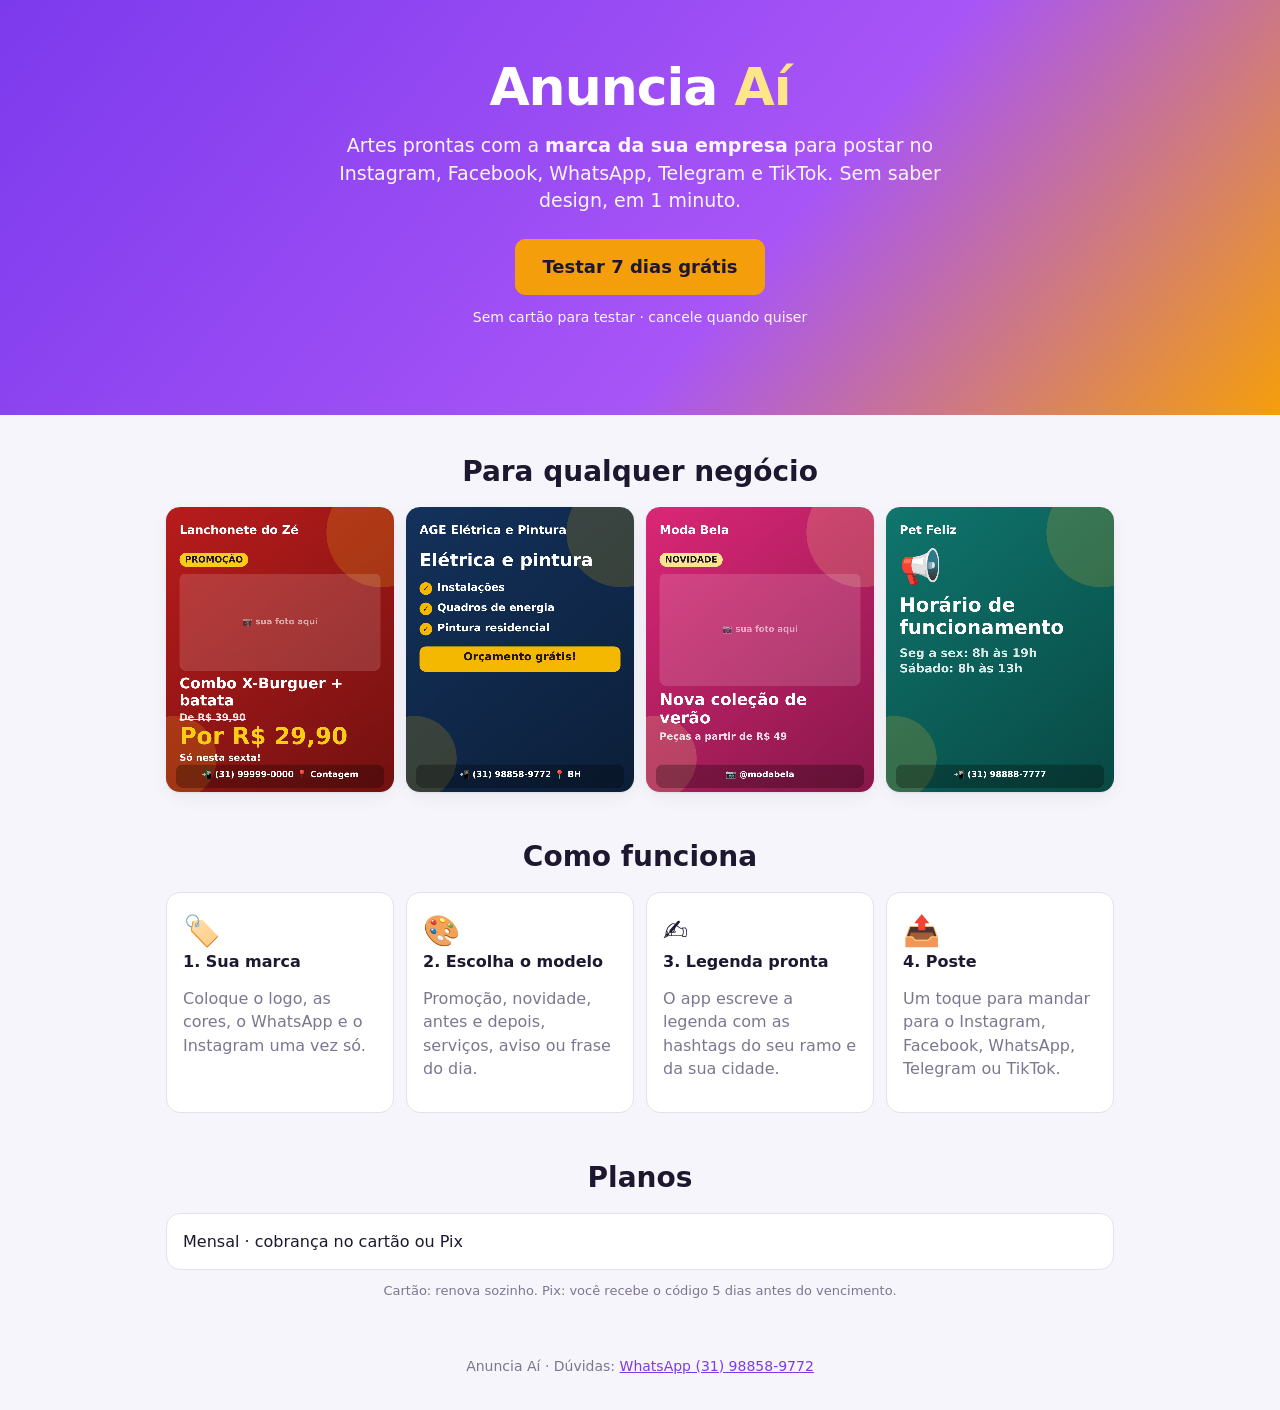
==== index.html @ 724c3248 "Anuncia Aí: app de artes para redes sociais com assinatura automática - Site de apresentação, app da" ====
<!doctype html>
<html lang="pt-BR">
<head>
<meta charset="utf-8">
<meta name="viewport" content="width=device-width, initial-scale=1, viewport-fit=cover">
<meta name="theme-color" content="#7c3aed">
<title>Anuncia Aí — divulgue o seu negócio nas redes</title>
<meta name="description" content="Crie artes de promoção, novidade e antes e depois com a marca da sua empresa e poste no Instagram, Facebook, WhatsApp e Telegram em 1 minuto.">
<link rel="icon" href="icone.svg" type="image/svg+xml">
<link rel="stylesheet" href="estilo.css">
<style>
  .hero { background: linear-gradient(130deg, #7c3aed, #a855f7 60%, #f59e0b); color: #fff; padding: 56px 20px 64px; text-align: center; }
  .hero h1 { font-size: clamp(30px, 6vw, 52px); font-weight: 900; letter-spacing: -1px; }
  .hero h1 span { color: #fde68a; }
  .hero p { font-size: 19px; max-width: 640px; margin: 14px auto 24px; opacity: .95; }
  .hero .botao { font-size: 18px; padding: 14px 26px; }
  .sec { max-width: 980px; margin: 0 auto; padding: 40px 16px 8px; }
  .sec h2 { font-size: 28px; text-align: center; margin-bottom: 18px; }
  .itens { display: grid; grid-template-columns: repeat(auto-fit, minmax(220px, 1fr)); gap: 12px; }
  .item { background: var(--sup); border: 1px solid var(--borda); border-radius: 14px; padding: 16px; }
  .item .ic { font-size: 30px; }
  .exemplos { display: grid; grid-template-columns: repeat(auto-fit, minmax(200px, 1fr)); gap: 12px; }
  .exemplos canvas { width: 100%; border-radius: 14px; box-shadow: var(--sombra); }
  .rodape { text-align: center; padding: 34px 16px; color: var(--mudo); font-size: 14px; }
</style>
</head>
<body>
<header class="hero">
  <h1>Anuncia <span>Aí</span></h1>
  <p>Artes prontas com a <b>marca da sua empresa</b> para postar no Instagram, Facebook, WhatsApp, Telegram e TikTok. Sem saber design, em 1 minuto.</p>
  <a class="botao dest" href="app.html">Testar 7 dias grátis</a>
  <p style="font-size:14px;margin-top:12px">Sem cartão para testar · cancele quando quiser</p>
</header>
<section class="sec"><h2>Para qualquer negócio</h2><div class="exemplos" id="exemplos"></div></section>
<section class="sec"><h2>Como funciona</h2><div class="itens">
  <div class="item"><div class="ic">🏷️</div><h3>1. Sua marca</h3><p class="mudo">Coloque o logo, as cores, o WhatsApp e o Instagram uma vez só.</p></div>
  <div class="item"><div class="ic">🎨</div><h3>2. Escolha o modelo</h3><p class="mudo">Promoção, novidade, antes e depois, serviços, aviso ou frase do dia.</p></div>
  <div class="item"><div class="ic">✍️</div><h3>3. Legenda pronta</h3><p class="mudo">O app escreve a legenda com as hashtags do seu ramo e da sua cidade.</p></div>
  <div class="item"><div class="ic">📤</div><h3>4. Poste</h3><p class="mudo">Um toque para mandar para o Instagram, Facebook, WhatsApp, Telegram ou TikTok.</p></div>
</div></section>
<section class="sec"><h2>Planos</h2><div class="planos" id="planos"><div class="item">Mensal · cobrança no cartão ou Pix</div></div>
  <p class="mudo peq" style="text-align:center;margin-top:12px">Cartão: renova sozinho. Pix: você recebe o código 5 dias antes do vencimento.</p></section>
<footer class="rodape" id="rodape">Anuncia Aí</footer>
<script src="config.js"></script>
<script src="comum.js"></script>
<script src="artes.js"></script>
<script>
(function () {
  var A = window.AN, R = window.AN_ARTES;
  var ex = [
    { modelo: "promocao", campos: { titulo: "Combo X-Burguer + batata", de: "39,90", por: "29,90", detalhe: "Só nesta sexta!" }, empresa: { nome: "Lanchonete do Zé", cor1: "#b91c1c", cor2: "#facc15", whatsapp: "(31) 99999-0000", cidade: "Contagem" } },
    { modelo: "servico", campos: { titulo: "Elétrica e pintura", itens: "Instalações\nQuadros de energia\nPintura residencial", detalhe: "Orçamento grátis!" }, empresa: { nome: "AGE Elétrica e Pintura", cor1: "#14325c", cor2: "#f5b800", whatsapp: "(31) 98858-9772", cidade: "BH" } },
    { modelo: "novidade", campos: { titulo: "Nova coleção de verão", texto: "Peças a partir de R$ 49" }, empresa: { nome: "Moda Bela", cor1: "#db2777", cor2: "#fde68a", instagram: "@modabela" } },
    { modelo: "aviso", campos: { titulo: "Horário de funcionamento", texto: "Seg a sex: 8h às 19h\nSábado: 8h às 13h" }, empresa: { nome: "Pet Feliz", cor1: "#0f766e", cor2: "#fbbf24", whatsapp: "(31) 98888-7777" } }
  ];
  var box = document.getElementById("exemplos");
  ex.forEach(function (d) { var cv = document.createElement("canvas"); R.desenhar(cv, Object.assign({ formato: "post", fotos: [] }, d)); box.appendChild(cv); });
  if (A.CFG.SUPORTE_WHATSAPP) document.getElementById("rodape").innerHTML = 'Anuncia Aí · Dúvidas: <a target="_blank" rel="noopener" href="' + A.esc(A.linkZap(A.CFG.SUPORTE_WHATSAPP, "Olá! Quero saber mais do Anuncia Aí.")) + '">WhatsApp ' + A.esc(A.CFG.SUPORTE_WHATSAPP) + "</a>";
  if (A.configurado()) {
    fetch(A.CFG.SUPABASE_URL + "/rest/v1/planos?select=*&ativo=eq.true&order=ordem", { headers: { apikey: A.CFG.SUPABASE_ANON_KEY, Authorization: "Bearer " + A.CFG.SUPABASE_ANON_KEY } })
      .then(function (r) { return r.json(); }).then(function (ps) {
        if (!Array.isArray(ps) || !ps.length) return;
        document.getElementById("planos").innerHTML = ps.map(function (p) {
          return '<div class="plano"><div class="forte">' + A.esc(p.nome) + '</div><div class="preco">' + A.dinheiro(p.preco) + '</div><div class="mudo peq">' +
            (p.meses === 1 ? "por mês" : "a cada " + p.meses + " meses (" + A.dinheiro(p.preco / p.meses) + "/mês)") + '</div><div class="acoes"><a class="botao prim" href="app.html">Começar grátis</a></div></div>';
        }).join("");
      }).catch(function () {});
  }
})();
</script>
</body>
</html>
---- estilo.css ----
:root {
  --prim: #7c3aed; --prim2: #6d28d9; --prim-t: #fff; --dest: #f59e0b;
  --fundo: #f6f5fb; --sup: #ffffff; --sup2: #f1eff9; --borda: #e3e0ef; --texto: #1d1830; --texto2: #514a66; --mudo: #7d7690;
  --bom: #15803d; --bom-f: #dcfce7; --atencao: #b45309; --atencao-f: #fef3c7; --critico: #b91c1c; --critico-f: #fee2e2;
  --sombra: 0 1px 2px rgba(20, 10, 50, .06), 0 6px 18px rgba(20, 10, 50, .05);
  color-scheme: light;
}
@media (prefers-color-scheme: dark) {
  :root:not([data-theme="light"]) {
    --fundo: #120f1c; --sup: #1b1729; --sup2: #241f36; --borda: #322b48; --texto: #ece9f6; --texto2: #b9b2cf; --mudo: #8a83a3;
    --bom-f: #12321f; --atencao-f: #3a2a0c; --critico-f: #3b1515; color-scheme: dark;
  }
}
* { box-sizing: border-box; }
html, body { margin: 0; background: var(--fundo); color: var(--texto); font: 16px/1.45 system-ui, -apple-system, "Segoe UI", Roboto, Arial, sans-serif; }
a { color: var(--prim); }
h1, h2, h3 { margin: 0; line-height: 1.2; }
h2 { font-size: 20px; } h3 { font-size: 16px; }
.oculto { display: none !important; }
main { max-width: 980px; margin: 0 auto; padding: 16px; }
.topo { background: linear-gradient(120deg, var(--prim), #a855f7); color: #fff; padding: 10px 16px; display: flex; align-items: center; gap: 10px; position: sticky; top: 0; z-index: 5; }
.topo .marca { font-weight: 900; font-size: 19px; letter-spacing: -.3px; }
.topo .marca span { color: #fde68a; }
.topo .dir { margin-left: auto; display: flex; gap: 6px; }
.topo button { background: rgba(255, 255, 255, .16); color: #fff; border: 0; }
.abas { display: flex; gap: 6px; overflow-x: auto; padding: 10px 16px; background: var(--sup); border-bottom: 1px solid var(--borda); }
.abas a { flex: none; padding: 8px 14px; border-radius: 999px; text-decoration: none; color: var(--texto2); font-weight: 700; font-size: 14px; }
.abas a.ativa { background: var(--prim); color: #fff; }
.cartao { background: var(--sup); border: 1px solid var(--borda); border-radius: 14px; padding: 16px; margin-bottom: 14px; box-shadow: var(--sombra); }
.linha { display: flex; align-items: center; gap: 8px; flex-wrap: wrap; }
.linha .dir { margin-left: auto; }
.duas { display: grid; grid-template-columns: 1fr 1fr; gap: 12px; }
@media (max-width: 640px) { .duas { grid-template-columns: 1fr; } }
.grade { display: grid; gap: 10px; grid-template-columns: repeat(auto-fill, minmax(150px, 1fr)); margin-bottom: 14px; }
.ladrilho { background: var(--sup); border: 1px solid var(--borda); border-radius: 14px; padding: 12px; box-shadow: var(--sombra); }
.ladrilho .r { font-size: 11px; font-weight: 800; text-transform: uppercase; letter-spacing: .5px; color: var(--texto2); }
.ladrilho .v { font-size: 26px; font-weight: 900; }
.ladrilho .d { font-size: 12px; color: var(--mudo); }
label { display: block; font-weight: 700; font-size: 13px; color: var(--texto2); margin: 12px 0 4px; }
input, select, textarea { width: 100%; font: inherit; color: var(--texto); background: var(--sup); border: 1px solid var(--borda); border-radius: 10px; padding: 10px 12px; }
input[type=color] { padding: 2px; height: 44px; }
input[type=checkbox], input[type=radio] { width: auto; margin-right: 8px; }
textarea { resize: vertical; }
button, .botao { display: inline-flex; align-items: center; justify-content: center; gap: 6px; font: inherit; font-weight: 700; border-radius: 10px; padding: 10px 16px;
  border: 1px solid var(--borda); background: var(--sup2); color: var(--texto); cursor: pointer; text-decoration: none; min-height: 44px; }
button:disabled { opacity: .6; cursor: default; }
button.prim, .botao.prim { background: var(--prim); color: #fff; border-color: var(--prim); }
button.dest, .botao.dest { background: var(--dest); color: #1d1830; border-color: var(--dest); }
button.bom, .botao.bom { background: var(--bom); color: #fff; border-color: var(--bom); }
button.perigo { background: var(--critico); color: #fff; border-color: var(--critico); }
button.zap, .botao.zap { background: #16a34a; color: #fff; border-color: #16a34a; }
button.texto { background: none; border: 0; color: var(--prim); padding: 6px; min-height: 0; }
button.peq, .botao.peq { padding: 6px 10px; min-height: 36px; font-size: 14px; }
.acoes { display: flex; gap: 8px; flex-wrap: wrap; margin-top: 14px; }
.acoes > * { flex: 1 1 auto; }
.marca-linha { display: flex; align-items: center; font-weight: 600; color: var(--texto); font-size: 15px; margin: 12px 0 0; }
.selo { display: inline-flex; align-items: center; gap: 4px; padding: 2px 10px; border-radius: 999px; font-size: 12px; font-weight: 800; background: var(--sup2); color: var(--texto2); }
.selo.bom { background: var(--bom-f); color: var(--bom); } .selo.atencao { background: var(--atencao-f); color: var(--atencao); } .selo.critico { background: var(--critico-f); color: var(--critico); }
.aviso { border-radius: 12px; padding: 10px 12px; margin: 10px 0; font-size: 14px; background: var(--atencao-f); }
.aviso.erro { background: var(--critico-f); } .aviso.ok { background: var(--bom-f); }
.mudo { color: var(--mudo); } .peq { font-size: 13px; } .forte { font-weight: 800; }
.vazio { text-align: center; color: var(--mudo); padding: 26px 10px; }
.tabela { overflow-x: auto; } table { width: 100%; border-collapse: collapse; font-size: 14px; }
th, td { text-align: left; padding: 8px; border-bottom: 1px solid var(--borda); white-space: nowrap; } th { font-size: 12px; color: var(--texto2); text-transform: uppercase; }
tr.clic { cursor: pointer; } tr.clic:hover { background: var(--sup2); }
.fundo-modal { position: fixed; inset: 0; background: rgba(10, 6, 25, .55); z-index: 50; display: flex; align-items: flex-start; justify-content: center; padding: 16px; overflow-y: auto; }
.modal { background: var(--sup); border-radius: 16px; width: 100%; max-width: 620px; padding: 16px; margin: auto 0; }
.modal.larga { max-width: 900px; }
.modal .cab { display: flex; align-items: center; gap: 8px; margin-bottom: 8px; } .modal .cab h2 { margin-right: auto; }
.modal .fechar { background: none; border: 0; font-size: 22px; min-height: 0; padding: 4px 10px; }
#avisos { position: fixed; left: 50%; bottom: 18px; transform: translateX(-50%); z-index: 80; display: flex; flex-direction: column; gap: 8px; width: min(92vw, 460px); }
.toast { background: #1d1830; color: #fff; border-radius: 12px; padding: 12px 14px; font-weight: 700; box-shadow: 0 8px 24px rgba(0, 0, 0, .25); }
.toast.ok { background: var(--bom); } .toast.erro { background: var(--critico); }
.carregando { display: inline-block; width: 16px; height: 16px; border: 2px solid currentColor; border-right-color: transparent; border-radius: 50%; animation: gira .7s linear infinite; }
@keyframes gira { to { transform: rotate(360deg); } }
.entrada { max-width: 400px; margin: 7vh auto; padding: 0 16px; }
.logo-g { font-weight: 900; font-size: 34px; text-align: center; color: var(--prim); letter-spacing: -1px; } .logo-g span { color: var(--dest); }
.modelos { display: grid; grid-template-columns: repeat(auto-fill, minmax(140px, 1fr)); gap: 8px; }
.modelos button { flex-direction: column; min-height: 76px; font-size: 14px; } .modelos button .ic { font-size: 24px; }
.modelos button.ativo { outline: 3px solid var(--prim); background: var(--sup); }
.editor { display: grid; grid-template-columns: minmax(0, 1fr) minmax(0, 1fr); gap: 16px; align-items: start; }
@media (max-width: 760px) { .editor { grid-template-columns: 1fr; } }
.previa canvas { width: 100%; height: auto; border-radius: 12px; display: block; box-shadow: var(--sombra); background: #ddd; }
.pix-qr { width: 230px; max-width: 70vw; display: block; margin: 8px auto; background: #fff; padding: 8px; border-radius: 10px; }
.copia { font-family: monospace; font-size: 12px; word-break: break-all; background: var(--sup2); padding: 10px; border-radius: 10px; }
.planos { display: grid; grid-template-columns: repeat(auto-fit, minmax(220px, 1fr)); gap: 12px; }
.plano { border: 2px solid var(--borda); border-radius: 14px; padding: 14px; cursor: pointer; background: var(--sup); }
.plano.escolhido { border-color: var(--prim); }
.plano .preco { font-size: 28px; font-weight: 900; }
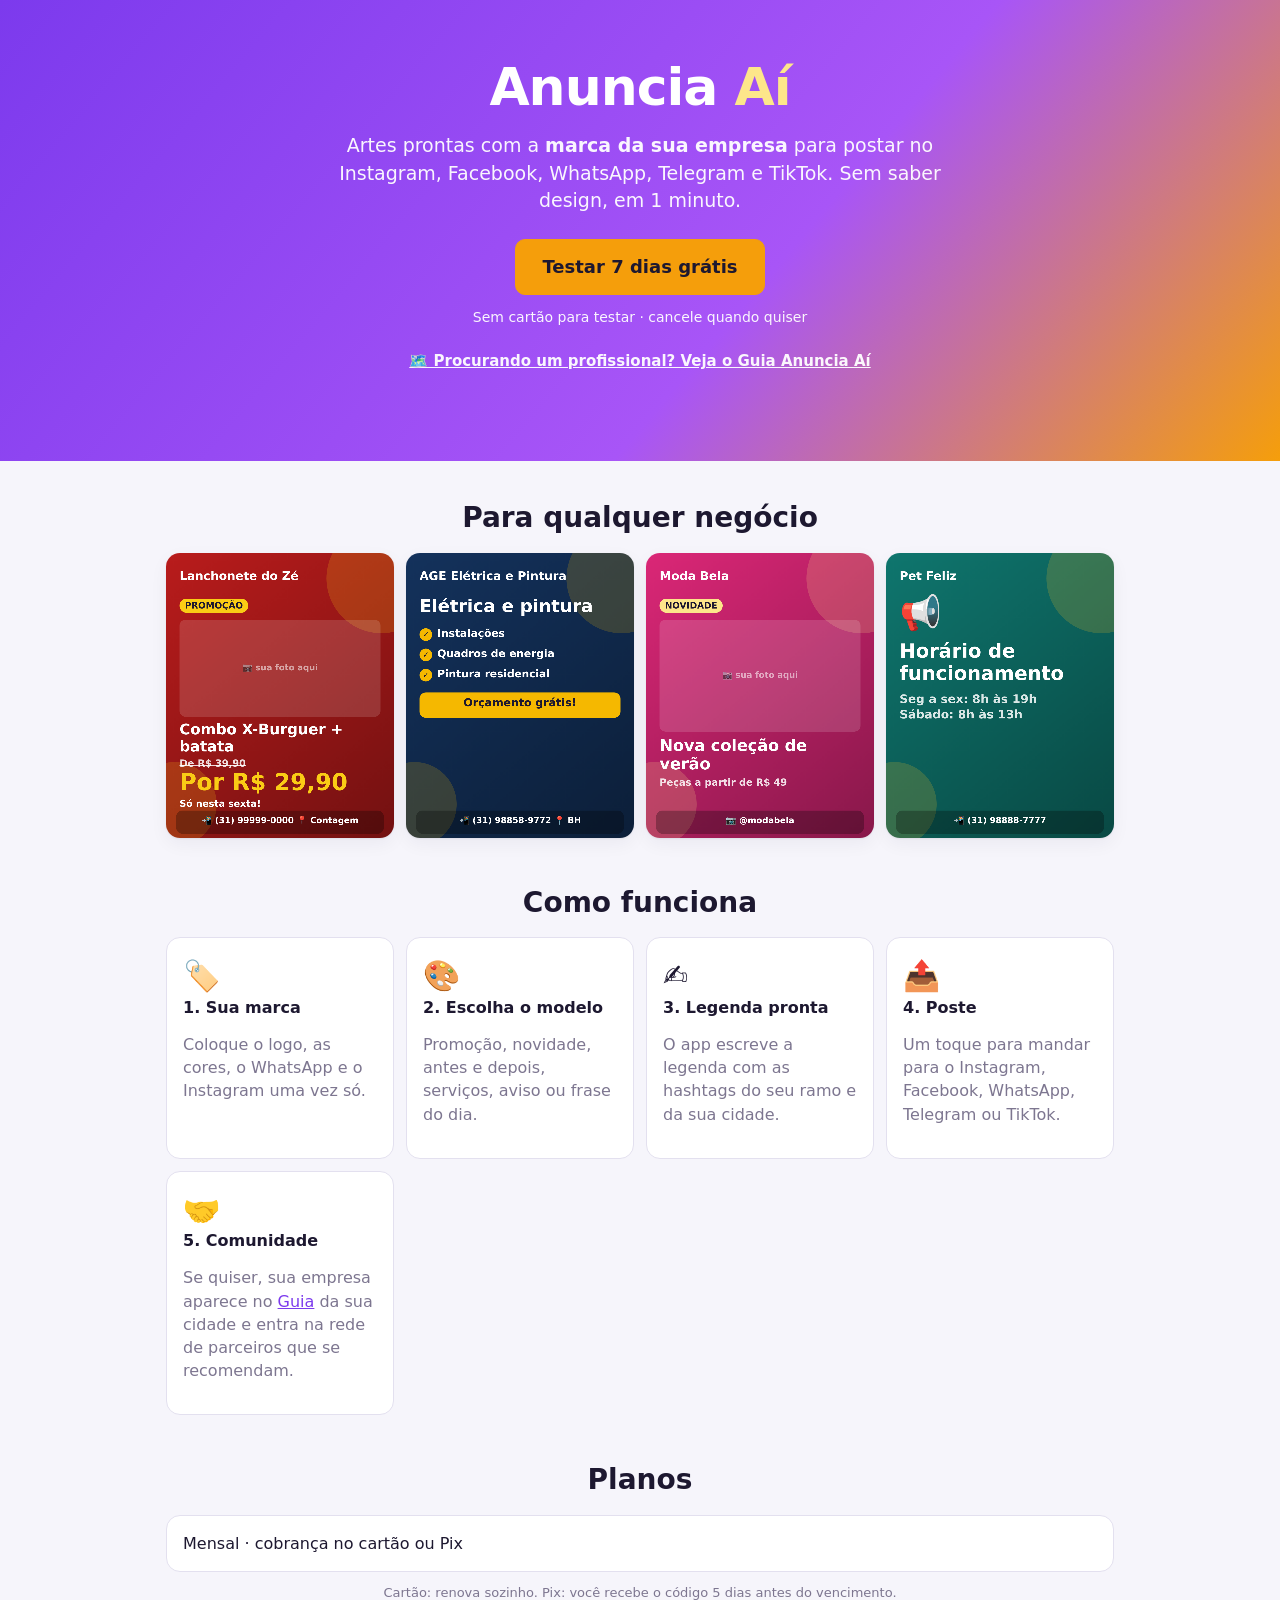
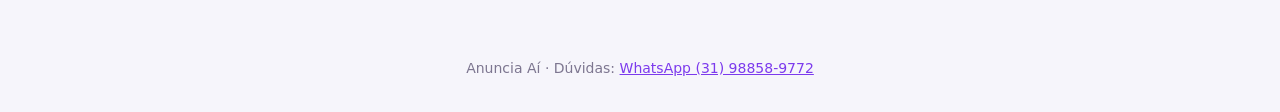
==== commit 49c6f99c: "Comunidade: vitrine pública opcional, guia por cidade e rede de parceiros - Aba 🤝 Comunidade: a empr" ====
--- a/index.html
+++ b/index.html
@@ -30,6 +30,7 @@
   <p>Artes prontas com a <b>marca da sua empresa</b> para postar no Instagram, Facebook, WhatsApp, Telegram e TikTok. Sem saber design, em 1 minuto.</p>
   <a class="botao dest" href="app.html">Testar 7 dias grátis</a>
   <p style="font-size:14px;margin-top:12px">Sem cartão para testar · cancele quando quiser</p>
+  <p style="font-size:15px;margin-top:6px"><a href="guia.html" style="color:#fff;font-weight:700">🗺️ Procurando um profissional? Veja o Guia Anuncia Aí</a></p>
 </header>
 <section class="sec"><h2>Para qualquer negócio</h2><div class="exemplos" id="exemplos"></div></section>
 <section class="sec"><h2>Como funciona</h2><div class="itens">
@@ -37,6 +38,7 @@
   <div class="item"><div class="ic">🎨</div><h3>2. Escolha o modelo</h3><p class="mudo">Promoção, novidade, antes e depois, serviços, aviso ou frase do dia.</p></div>
   <div class="item"><div class="ic">✍️</div><h3>3. Legenda pronta</h3><p class="mudo">O app escreve a legenda com as hashtags do seu ramo e da sua cidade.</p></div>
   <div class="item"><div class="ic">📤</div><h3>4. Poste</h3><p class="mudo">Um toque para mandar para o Instagram, Facebook, WhatsApp, Telegram ou TikTok.</p></div>
+  <div class="item"><div class="ic">🤝</div><h3>5. Comunidade</h3><p class="mudo">Se quiser, sua empresa aparece no <a href="guia.html">Guia</a> da sua cidade e entra na rede de parceiros que se recomendam.</p></div>
 </div></section>
 <section class="sec"><h2>Planos</h2><div class="planos" id="planos"><div class="item">Mensal · cobrança no cartão ou Pix</div></div>
   <p class="mudo peq" style="text-align:center;margin-top:12px">Cartão: renova sozinho. Pix: você recebe o código 5 dias antes do vencimento.</p></section>
--- a/estilo.css
+++ b/estilo.css
@@ -87,3 +87,26 @@
 .plano { border: 2px solid var(--borda); border-radius: 14px; padding: 14px; cursor: pointer; background: var(--sup); }
 .plano.escolhido { border-color: var(--prim); }
 .plano .preco { font-size: 28px; font-weight: 900; }
+
+/* ---------- 🤝 Comunidade: vitrine pública, guia e rede ---------- */
+.vit-topo { background: linear-gradient(130deg, #7c3aed, #a855f7 60%, #f59e0b); color: #fff; text-align: center; padding: 34px 16px 30px; }
+.vit-topo h1 { font-size: clamp(26px, 5vw, 40px); font-weight: 900; letter-spacing: -.5px; }
+.vit-topo p { margin: 8px auto 0; max-width: 640px; opacity: .95; }
+.vit-topo .vit-rec { font-weight: 700; }
+.vit-topo .botao { background: rgba(255, 255, 255, .16); color: #fff; border-color: rgba(255, 255, 255, .35); }
+.vit-topo .botao.zap { background: #16a34a; border-color: #16a34a; }
+.vit-logo { width: 96px; height: 96px; object-fit: contain; background: #fff; border-radius: 20px; padding: 6px; margin-bottom: 10px; box-shadow: 0 4px 14px rgba(0, 0, 0, .2); }
+.artes-grade { display: grid; grid-template-columns: repeat(auto-fill, minmax(150px, 1fr)); gap: 10px; }
+.arte-mini { padding: 0; border: 1px solid var(--borda); border-radius: 12px; overflow: hidden; background: var(--sup); min-height: 0; position: relative; }
+.arte-mini img { width: 100%; display: block; aspect-ratio: 1; object-fit: cover; }
+.arte-mini .tirar { position: absolute; top: 6px; right: 6px; background: rgba(0, 0, 0, .6); color: #fff; border: 0; border-radius: 999px; min-height: 0; padding: 4px 8px; font-size: 13px; }
+.emp-grade { display: grid; grid-template-columns: repeat(auto-fill, minmax(240px, 1fr)); gap: 12px; }
+.emp-cartao { background: var(--sup); border: 1px solid var(--borda); border-radius: 14px; overflow: hidden; box-shadow: var(--sombra); display: flex; flex-direction: column; }
+.emp-img { display: flex; align-items: center; justify-content: center; aspect-ratio: 16 / 9; overflow: hidden; text-decoration: none; }
+.emp-img img { width: 100%; height: 100%; object-fit: cover; }
+.emp-img img.so-logo { width: auto; height: 70%; object-fit: contain; background: #fff; border-radius: 14px; padding: 6px; }
+.emp-ini { color: #fff; font-size: 44px; font-weight: 900; }
+.emp-txt { padding: 12px; display: flex; flex-direction: column; gap: 4px; flex: 1; }
+.emp-txt > a.forte { color: var(--texto); text-decoration: none; font-size: 17px; }
+.filtros-guia { display: grid; grid-template-columns: 1fr 1fr 2fr; gap: 8px; }
+@media (max-width: 640px) { .filtros-guia { grid-template-columns: 1fr; } }
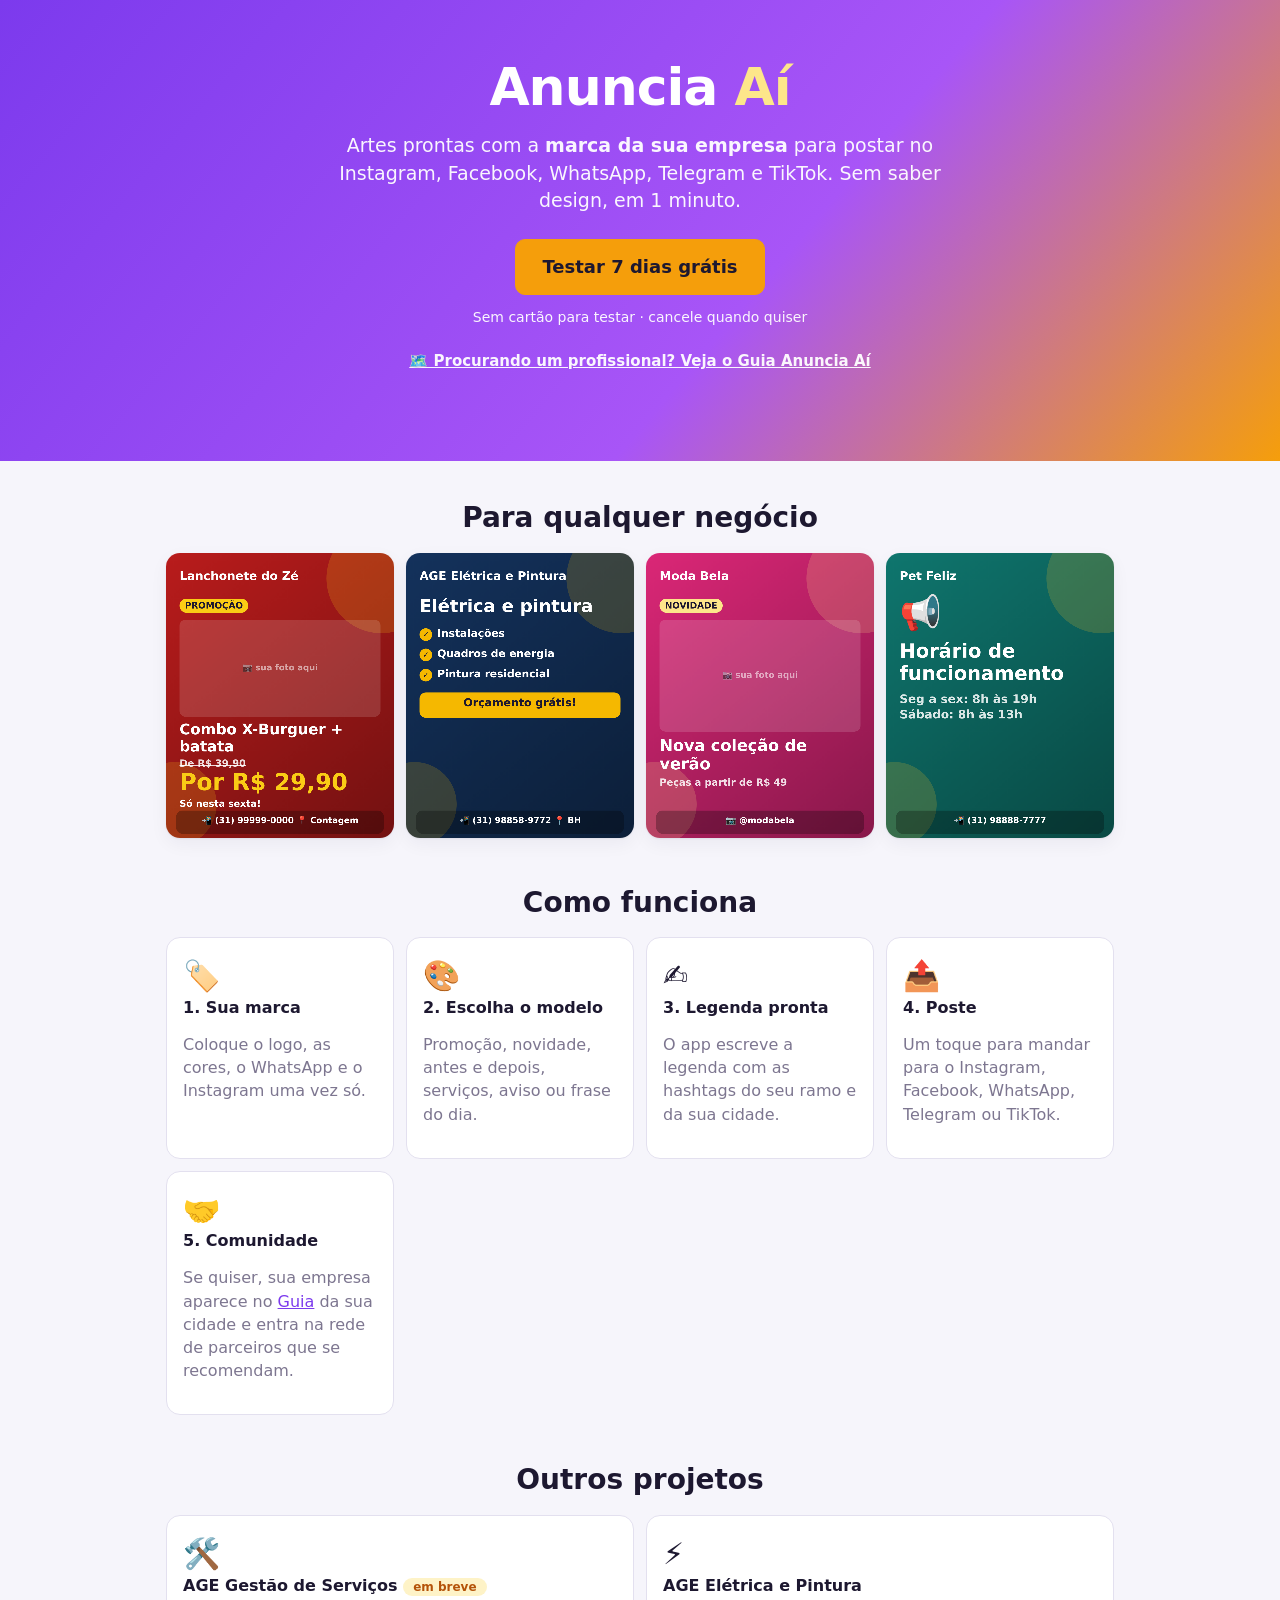
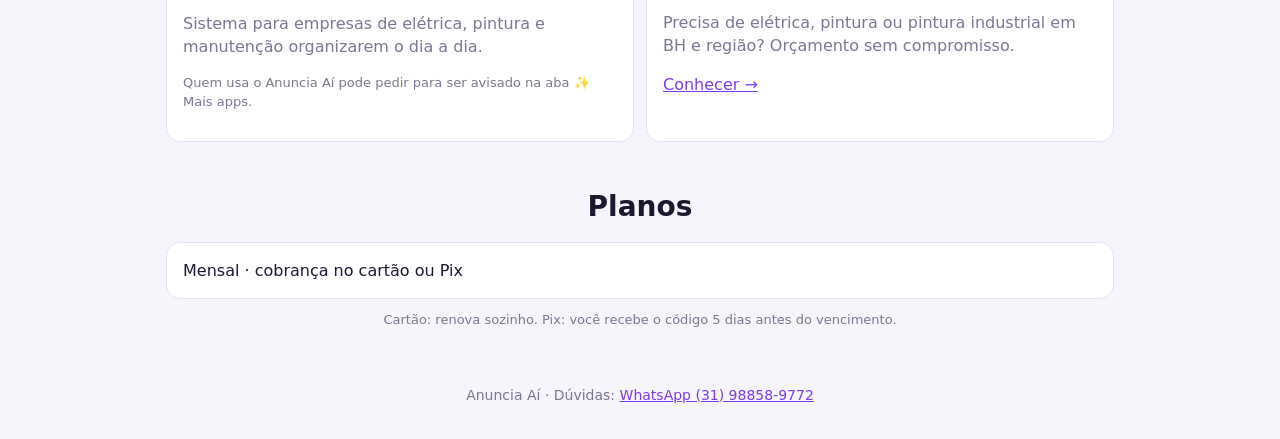
==== commit db9a01b1: "Mais apps: os outros projetos dentro do Anuncia Aí, com lista de espera - Aba ✨ Mais apps: cada proj" ====
--- a/index.html
+++ b/index.html
@@ -40,6 +40,7 @@
   <div class="item"><div class="ic">📤</div><h3>4. Poste</h3><p class="mudo">Um toque para mandar para o Instagram, Facebook, WhatsApp, Telegram ou TikTok.</p></div>
   <div class="item"><div class="ic">🤝</div><h3>5. Comunidade</h3><p class="mudo">Se quiser, sua empresa aparece no <a href="guia.html">Guia</a> da sua cidade e entra na rede de parceiros que se recomendam.</p></div>
 </div></section>
+<section class="sec" id="outros-sec"><h2>Outros projetos</h2><div class="itens" id="outros"></div></section>
 <section class="sec"><h2>Planos</h2><div class="planos" id="planos"><div class="item">Mensal · cobrança no cartão ou Pix</div></div>
   <p class="mudo peq" style="text-align:center;margin-top:12px">Cartão: renova sozinho. Pix: você recebe o código 5 dias antes do vencimento.</p></section>
 <footer class="rodape" id="rodape">Anuncia Aí</footer>
@@ -57,6 +58,12 @@
   ];
   var box = document.getElementById("exemplos");
   ex.forEach(function (d) { var cv = document.createElement("canvas"); R.desenhar(cv, Object.assign({ formato: "post", fotos: [] }, d)); box.appendChild(cv); });
+  var outros = A.CFG.OUTROS_PROJETOS || [];
+  if (!outros.length) document.getElementById("outros-sec").remove();
+  else document.getElementById("outros").innerHTML = outros.map(function (p) {
+    return '<div class="item"><div class="ic">' + A.esc(p.ic || "✨") + "</div><h3>" + A.esc(p.nome) + (p.em_breve ? ' <span class="selo atencao">em breve</span>' : "") + '</h3><p class="mudo">' + A.esc(p.desc || "") + "</p>" +
+      (p.link ? '<p><a target="_blank" rel="noopener" href="' + A.esc(p.link) + '">' + A.esc(p.link_nome || "Conhecer") + " →</a></p>" : p.em_breve ? '<p class="peq mudo">Quem usa o Anuncia Aí pode pedir para ser avisado na aba ✨ Mais apps.</p>' : "") + "</div>";
+  }).join("");
   if (A.CFG.SUPORTE_WHATSAPP) document.getElementById("rodape").innerHTML = 'Anuncia Aí · Dúvidas: <a target="_blank" rel="noopener" href="' + A.esc(A.linkZap(A.CFG.SUPORTE_WHATSAPP, "Olá! Quero saber mais do Anuncia Aí.")) + '">WhatsApp ' + A.esc(A.CFG.SUPORTE_WHATSAPP) + "</a>";
   if (A.configurado()) {
     fetch(A.CFG.SUPABASE_URL + "/rest/v1/planos?select=*&ativo=eq.true&order=ordem", { headers: { apikey: A.CFG.SUPABASE_ANON_KEY, Authorization: "Bearer " + A.CFG.SUPABASE_ANON_KEY } })
--- a/estilo.css
+++ b/estilo.css
@@ -110,3 +110,5 @@
 .emp-txt > a.forte { color: var(--texto); text-decoration: none; font-size: 17px; }
 .filtros-guia { display: grid; grid-template-columns: 1fr 1fr 2fr; gap: 8px; }
 @media (max-width: 640px) { .filtros-guia { grid-template-columns: 1fr; } }
+.mapa { height: 240px; border-radius: 12px; overflow: hidden; border: 1px solid var(--borda); z-index: 0; }
+.mapa.grande { height: 62vh; min-height: 360px; margin-bottom: 14px; }
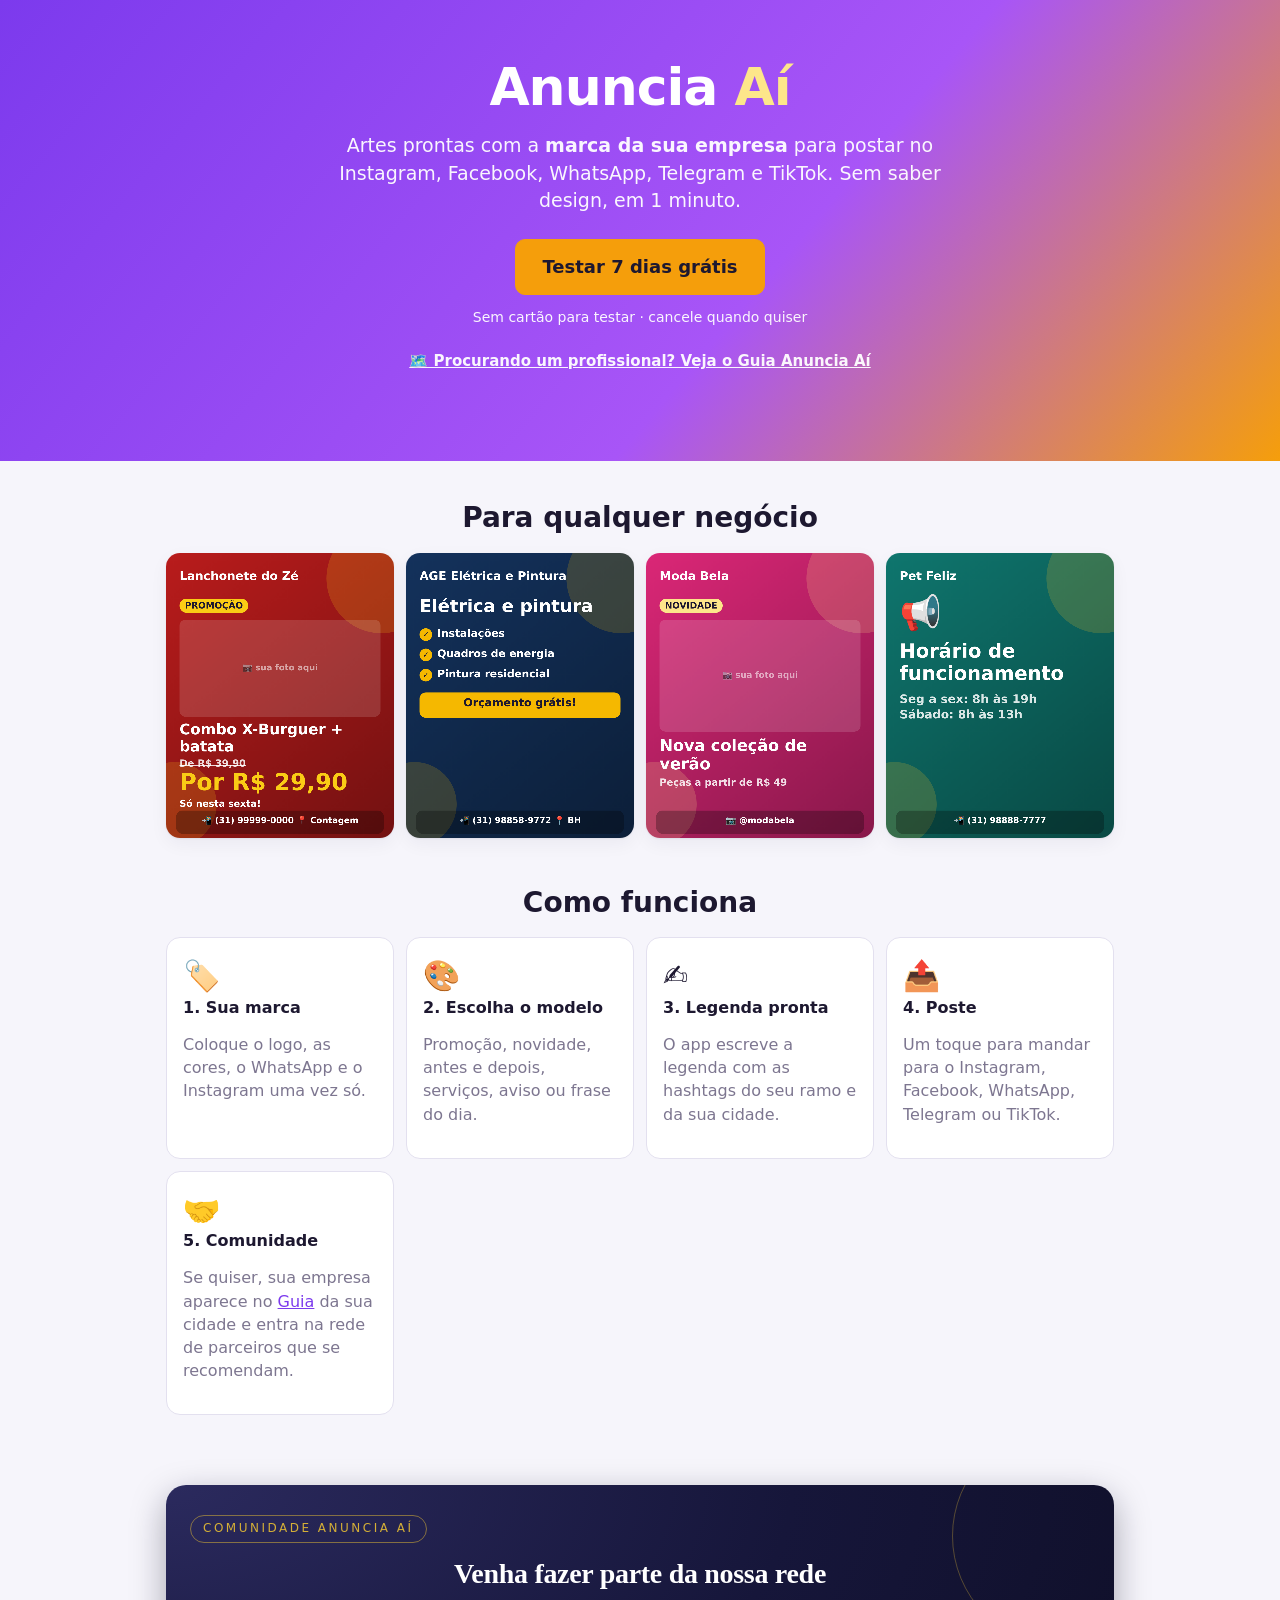
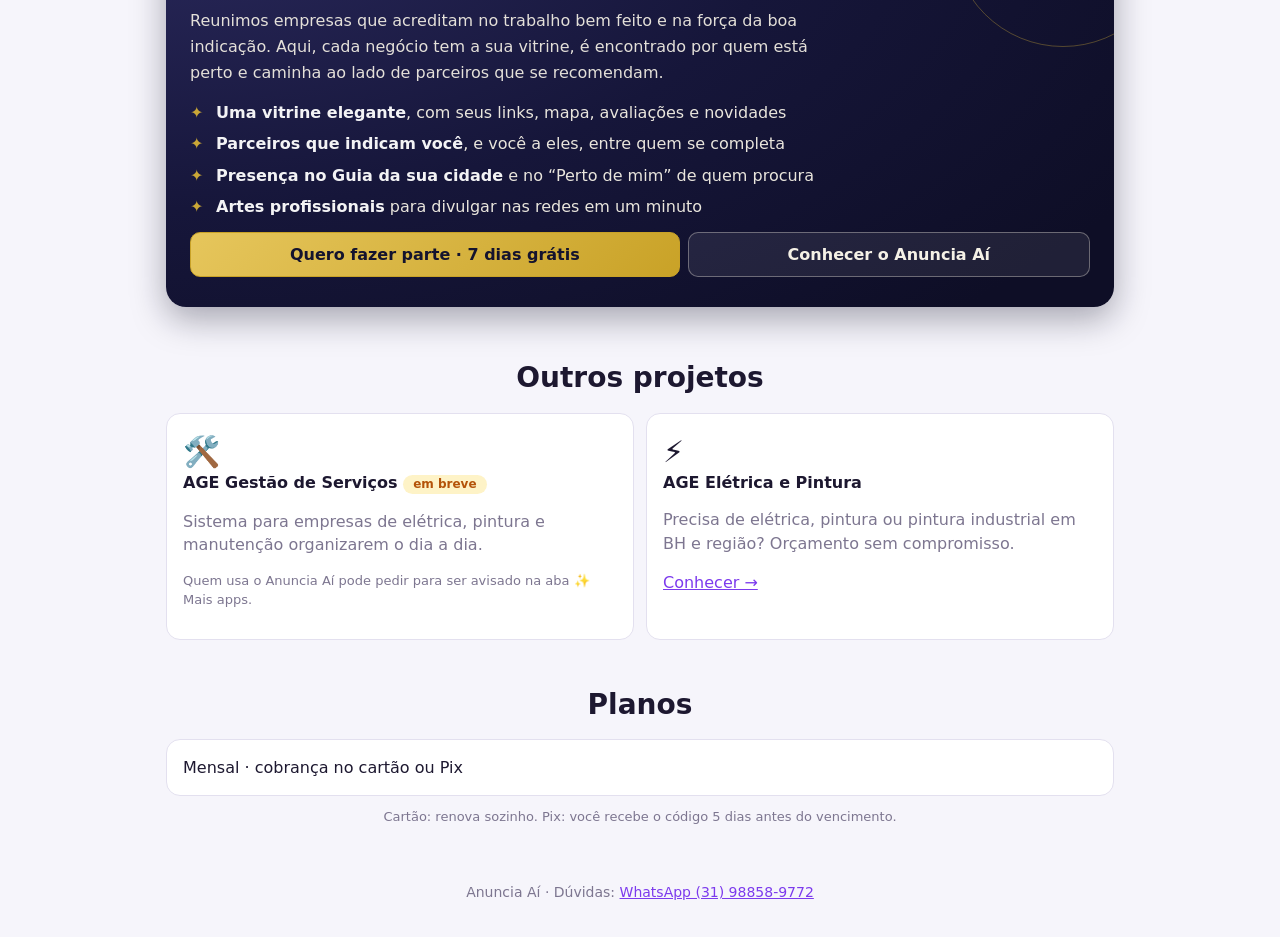
==== commit 6ed1375d: "Mapa abre a rota e convite "Venha fazer parte da nossa rede" - Tocar no mapa da vitrine (ou no marca" ====
--- a/index.html
+++ b/index.html
@@ -40,6 +40,7 @@
   <div class="item"><div class="ic">📤</div><h3>4. Poste</h3><p class="mudo">Um toque para mandar para o Instagram, Facebook, WhatsApp, Telegram ou TikTok.</p></div>
   <div class="item"><div class="ic">🤝</div><h3>5. Comunidade</h3><p class="mudo">Se quiser, sua empresa aparece no <a href="guia.html">Guia</a> da sua cidade e entra na rede de parceiros que se recomendam.</p></div>
 </div></section>
+<div class="sec" id="convite-sec"></div>
 <section class="sec" id="outros-sec"><h2>Outros projetos</h2><div class="itens" id="outros"></div></section>
 <section class="sec"><h2>Planos</h2><div class="planos" id="planos"><div class="item">Mensal · cobrança no cartão ou Pix</div></div>
   <p class="mudo peq" style="text-align:center;margin-top:12px">Cartão: renova sozinho. Pix: você recebe o código 5 dias antes do vencimento.</p></section>
@@ -47,6 +48,7 @@
 <script src="config.js"></script>
 <script src="comum.js"></script>
 <script src="artes.js"></script>
+<script src="publico.js"></script>
 <script>
 (function () {
   var A = window.AN, R = window.AN_ARTES;
@@ -58,6 +60,7 @@
   ];
   var box = document.getElementById("exemplos");
   ex.forEach(function (d) { var cv = document.createElement("canvas"); R.desenhar(cv, Object.assign({ formato: "post", fotos: [] }, d)); box.appendChild(cv); });
+  if (window.AN_PUB) document.getElementById("convite-sec").innerHTML = window.AN_PUB.htmlConvite();
   var outros = A.CFG.OUTROS_PROJETOS || [];
   if (!outros.length) document.getElementById("outros-sec").remove();
   else document.getElementById("outros").innerHTML = outros.map(function (p) {
--- a/estilo.css
+++ b/estilo.css
@@ -55,6 +55,8 @@
 .acoes > * { flex: 1 1 auto; }
 .marca-linha { display: flex; align-items: center; font-weight: 600; color: var(--texto); font-size: 15px; margin: 12px 0 0; }
 .selo { display: inline-flex; align-items: center; gap: 4px; padding: 2px 10px; border-radius: 999px; font-size: 12px; font-weight: 800; background: var(--sup2); color: var(--texto2); }
+.abas .bolinha { display: inline-flex; align-items: center; justify-content: center; min-width: 20px; height: 20px; padding: 0 6px; margin-left: 4px; border-radius: 999px; background: #dc2626; color: #fff; font-size: 12px; font-weight: 800; }
+.sug-nova { border-left: 4px solid #dc2626 !important; background: var(--critico-f); border-radius: 8px; padding-left: 10px !important; padding-right: 10px !important; }
 .selo.bom { background: var(--bom-f); color: var(--bom); } .selo.atencao { background: var(--atencao-f); color: var(--atencao); } .selo.critico { background: var(--critico-f); color: var(--critico); }
 .aviso { border-radius: 12px; padding: 10px 12px; margin: 10px 0; font-size: 14px; background: var(--atencao-f); }
 .aviso.erro { background: var(--critico-f); } .aviso.ok { background: var(--bom-f); }
@@ -112,3 +114,25 @@
 @media (max-width: 640px) { .filtros-guia { grid-template-columns: 1fr; } }
 .mapa { height: 240px; border-radius: 12px; overflow: hidden; border: 1px solid var(--borda); z-index: 0; }
 .mapa.grande { height: 62vh; min-height: 360px; margin-bottom: 14px; }
+.links-lista { display: grid; gap: 8px; }
+.link-linha { display: flex; align-items: center; gap: 12px; padding: 12px 14px; border: 1px solid var(--borda); border-radius: 12px; background: var(--sup2); color: var(--texto); text-decoration: none; }
+.link-linha:hover { border-color: var(--prim); }
+.link-linha.zap { background: #16a34a; border-color: #16a34a; color: #fff; }
+.link-linha .ic { font-size: 22px; width: 28px; text-align: center; }
+.link-linha > span:nth-child(2) { flex: 1; display: flex; flex-direction: column; min-width: 0; }
+.link-linha small { opacity: .8; overflow: hidden; text-overflow: ellipsis; white-space: nowrap; }
+.link-linha .seta { font-size: 22px; opacity: .6; }
+.mapa.clicavel, .mapa.clicavel .leaflet-interactive { cursor: pointer; }
+/* 🏛️ convite da comunidade: azul-noite com detalhes dourados */
+.convite { margin: 22px 0 6px; padding: 30px 24px; border-radius: 20px; color: #f5f1e6; background: radial-gradient(120% 140% at 0% 0%, #2b2a5e 0%, #16163a 55%, #0e0e26 100%);
+  box-shadow: 0 12px 34px rgba(14, 14, 38, .35); position: relative; overflow: hidden; }
+.convite::after { content: ""; position: absolute; right: -60px; top: -60px; width: 220px; height: 220px; border-radius: 50%; border: 1px solid rgba(212, 175, 55, .35); }
+.convite-sel { display: inline-block; font-size: 12px; letter-spacing: 2.5px; text-transform: uppercase; color: #d4af37; border: 1px solid rgba(212, 175, 55, .55); padding: 4px 12px; border-radius: 999px; }
+.convite h2 { font-family: Georgia, "Times New Roman", serif; font-weight: 700; font-size: clamp(24px, 4vw, 34px); margin: 14px 0 10px; color: #fff; letter-spacing: -.3px; }
+.convite p { max-width: 640px; line-height: 1.6; opacity: .92; }
+.convite ul { list-style: none; padding: 0; margin: 14px 0 4px; display: grid; gap: 8px; }
+.convite li { padding-left: 26px; position: relative; opacity: .95; }
+.convite li::before { content: "✦"; position: absolute; left: 0; color: #d4af37; }
+.convite b { color: #fff; }
+.convite .botao { background: rgba(255, 255, 255, .08); color: #f5f1e6; border-color: rgba(245, 241, 230, .35); }
+.convite .botao.dest { background: linear-gradient(135deg, #e6c65c, #c9a227); color: #14132e; border-color: #c9a227; }
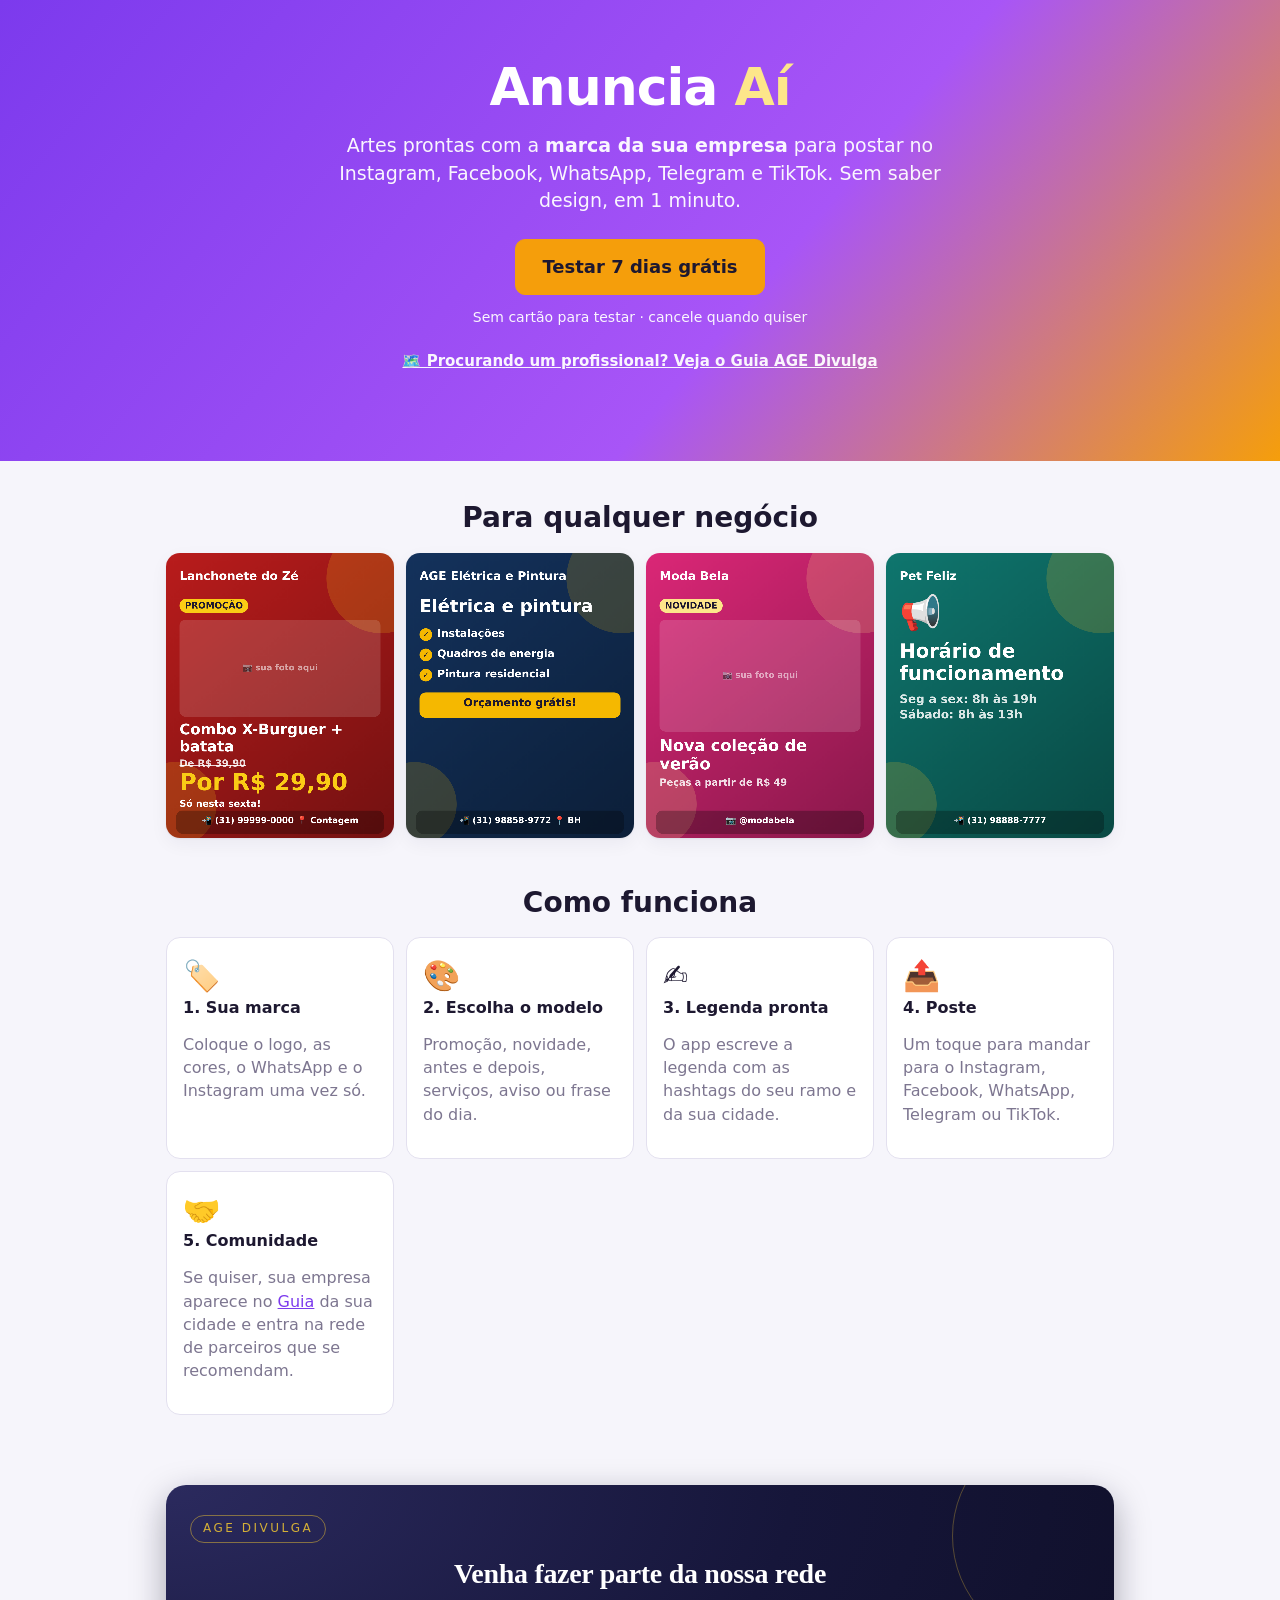
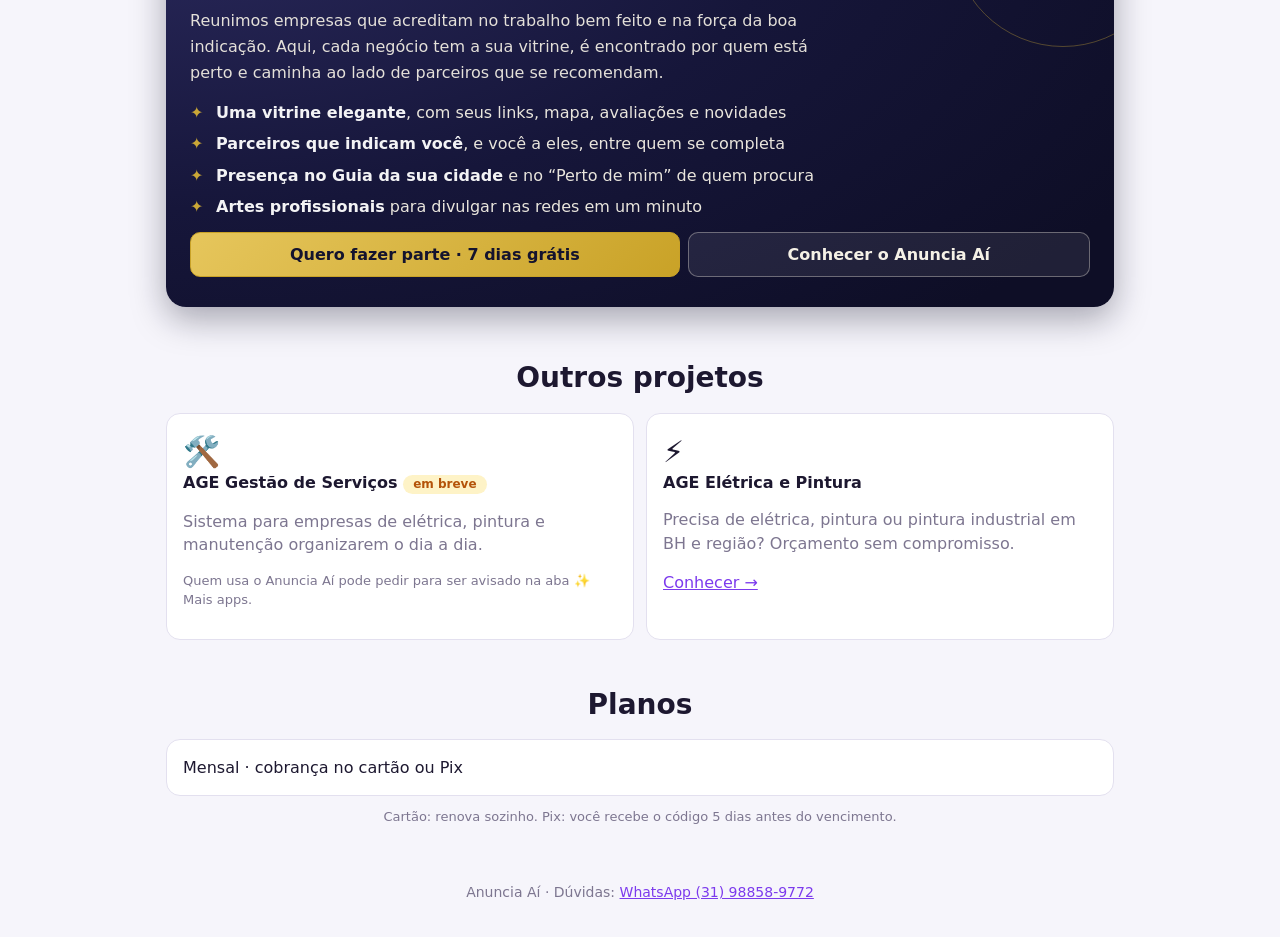
==== commit 350a975c: "Rede de empresas com nome próprio: AGE Divulga - Nome configurável em config.js (NOME_REDE); aparece" ====
--- a/index.html
+++ b/index.html
@@ -30,7 +30,7 @@
   <p>Artes prontas com a <b>marca da sua empresa</b> para postar no Instagram, Facebook, WhatsApp, Telegram e TikTok. Sem saber design, em 1 minuto.</p>
   <a class="botao dest" href="app.html">Testar 7 dias grátis</a>
   <p style="font-size:14px;margin-top:12px">Sem cartão para testar · cancele quando quiser</p>
-  <p style="font-size:15px;margin-top:6px"><a href="guia.html" style="color:#fff;font-weight:700">🗺️ Procurando um profissional? Veja o Guia Anuncia Aí</a></p>
+  <p style="font-size:15px;margin-top:6px"><a href="guia.html" style="color:#fff;font-weight:700">🗺️ Procurando um profissional? Veja o Guia <span id="nome-rede">AGE Divulga</span></a></p>
 </header>
 <section class="sec"><h2>Para qualquer negócio</h2><div class="exemplos" id="exemplos"></div></section>
 <section class="sec"><h2>Como funciona</h2><div class="itens">
@@ -60,6 +60,7 @@
   ];
   var box = document.getElementById("exemplos");
   ex.forEach(function (d) { var cv = document.createElement("canvas"); R.desenhar(cv, Object.assign({ formato: "post", fotos: [] }, d)); box.appendChild(cv); });
+  if (window.AN_PUB) document.getElementById("nome-rede").textContent = window.AN_PUB.REDE;
   if (window.AN_PUB) document.getElementById("convite-sec").innerHTML = window.AN_PUB.htmlConvite();
   var outros = A.CFG.OUTROS_PROJETOS || [];
   if (!outros.length) document.getElementById("outros-sec").remove();
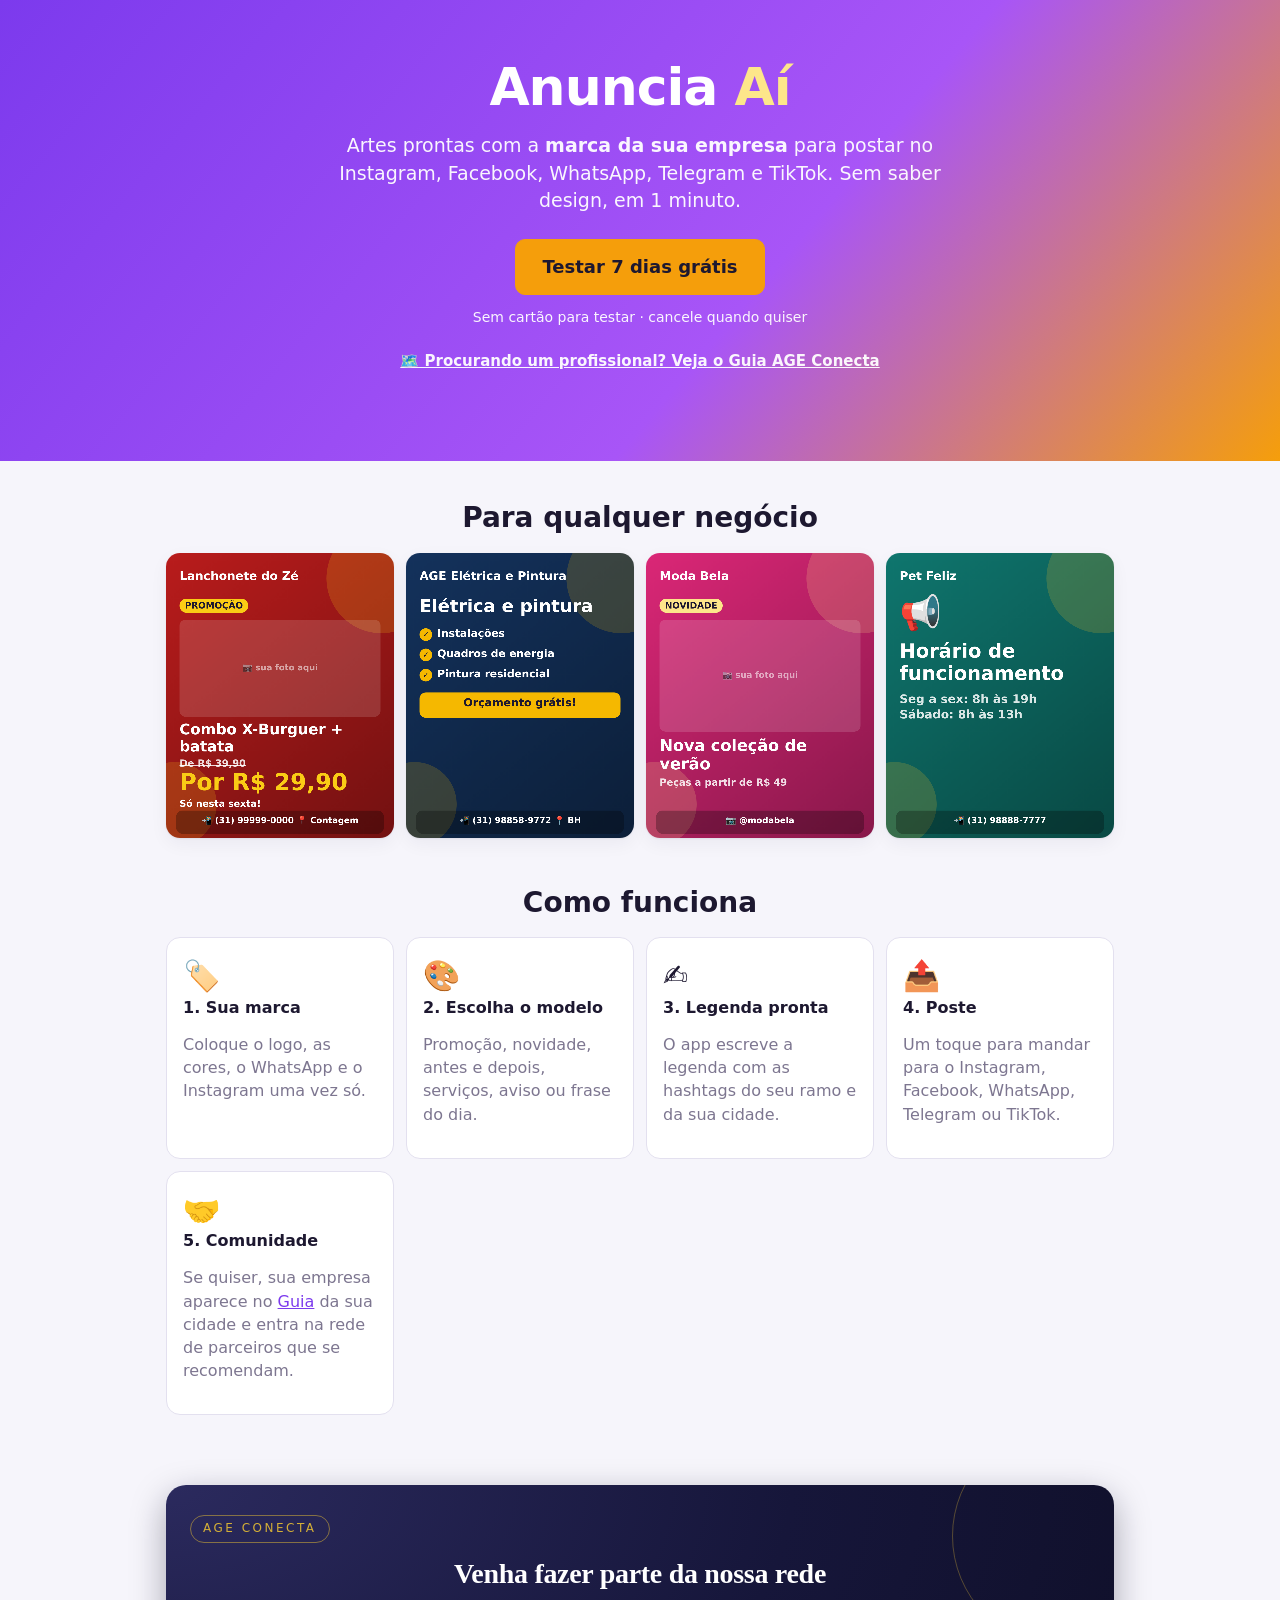
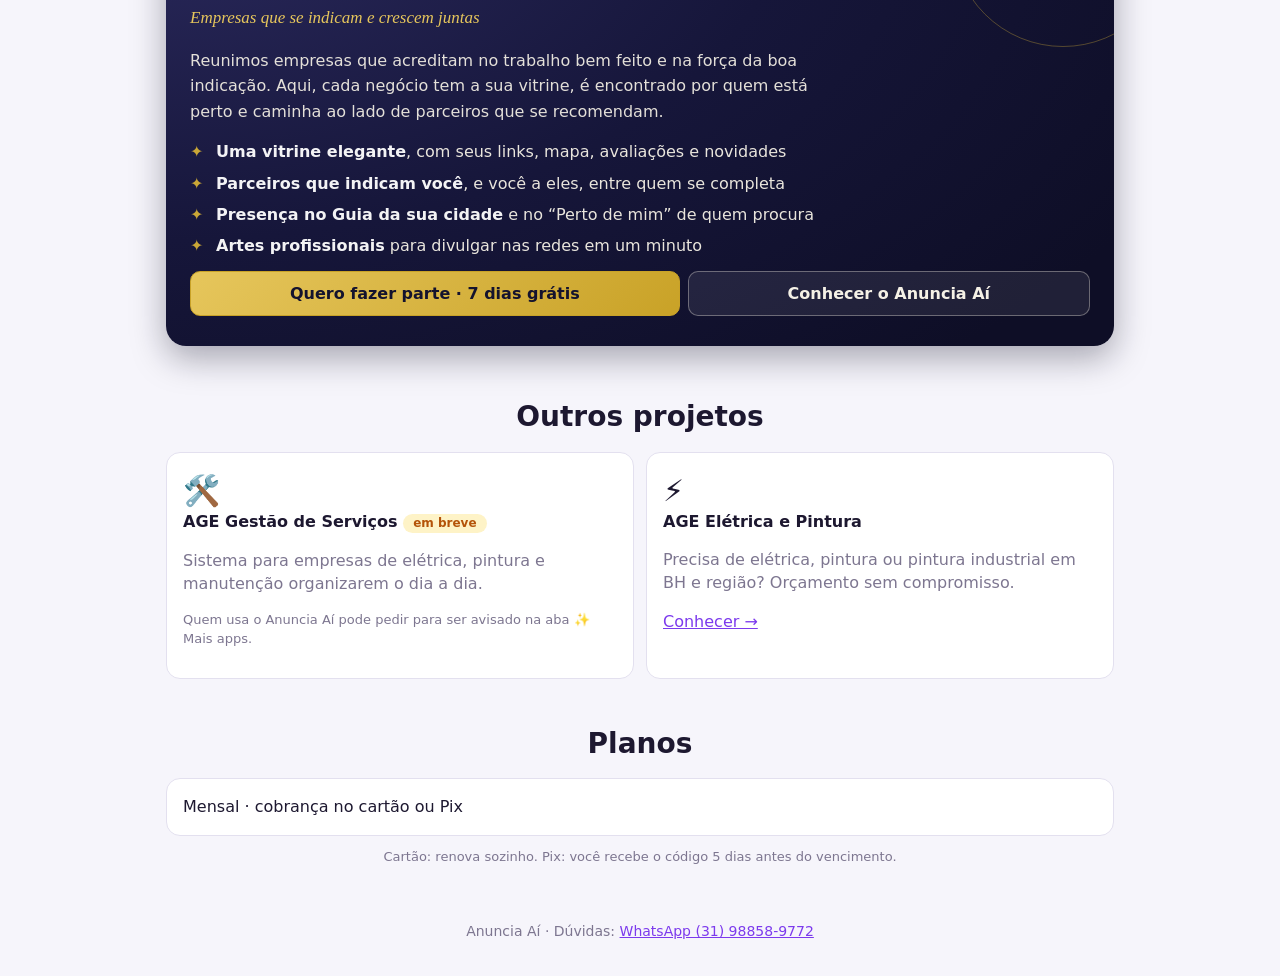
==== commit da028a27: "Rede AGE Conecta, com o lema "Empresas que se indicam e crescem juntas" - NOME_REDE = AGE Conecta e " ====
--- a/index.html
+++ b/index.html
@@ -30,7 +30,7 @@
   <p>Artes prontas com a <b>marca da sua empresa</b> para postar no Instagram, Facebook, WhatsApp, Telegram e TikTok. Sem saber design, em 1 minuto.</p>
   <a class="botao dest" href="app.html">Testar 7 dias grátis</a>
   <p style="font-size:14px;margin-top:12px">Sem cartão para testar · cancele quando quiser</p>
-  <p style="font-size:15px;margin-top:6px"><a href="guia.html" style="color:#fff;font-weight:700">🗺️ Procurando um profissional? Veja o Guia <span id="nome-rede">AGE Divulga</span></a></p>
+  <p style="font-size:15px;margin-top:6px"><a href="guia.html" style="color:#fff;font-weight:700">🗺️ Procurando um profissional? Veja o Guia <span id="nome-rede">AGE Conecta</span></a></p>
 </header>
 <section class="sec"><h2>Para qualquer negócio</h2><div class="exemplos" id="exemplos"></div></section>
 <section class="sec"><h2>Como funciona</h2><div class="itens">
--- a/estilo.css
+++ b/estilo.css
@@ -136,3 +136,4 @@
 .convite b { color: #fff; }
 .convite .botao { background: rgba(255, 255, 255, .08); color: #f5f1e6; border-color: rgba(245, 241, 230, .35); }
 .convite .botao.dest { background: linear-gradient(135deg, #e6c65c, #c9a227); color: #14132e; border-color: #c9a227; }
+.convite .convite-slogan { font-family: Georgia, "Times New Roman", serif; font-style: italic; color: #e6c65c; font-size: 17px; margin: -4px 0 10px; opacity: 1; }
